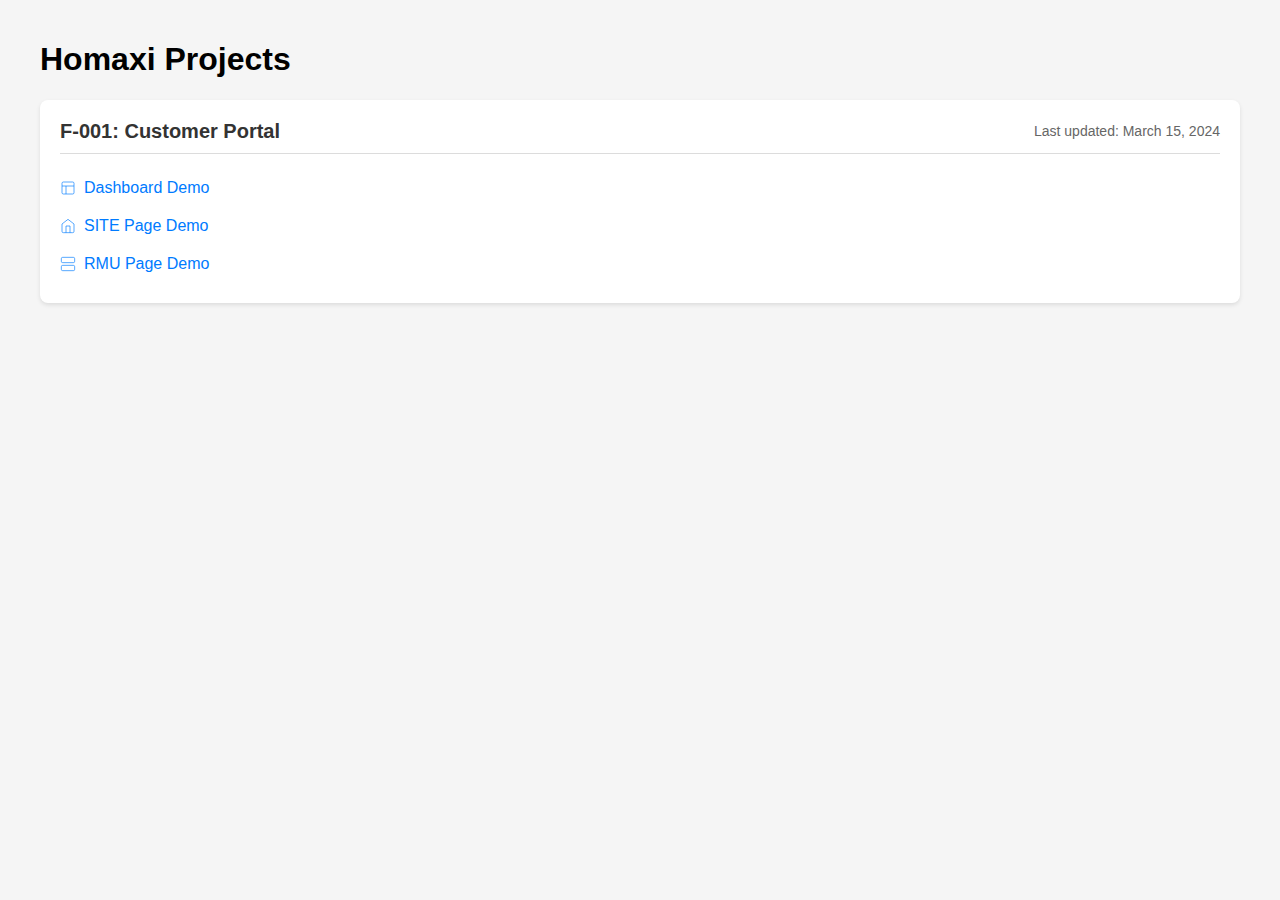
==== index.html @ 9218582a "Add index.html with auto-redirect to dashboard" ====
<!DOCTYPE html>
<html lang="en">
<head>
    <meta charset="UTF-8">
    <meta name="viewport" content="width=device-width, initial-scale=1.0">
    <title>Homaxi Projects</title>
    <meta name="description" content="Homaxi Projects - Customer Portal for Facility Operation Services">
    <meta name="keywords" content="FOS, facility operations, remote monitoring, RMU">
    <style>
        :root {
            --primary-color: #007BFF;
            --text-primary: #333333;
            --text-secondary: #666666;
            --border-color: #dcdcdc;
            --background-color: #f5f5f5;
        }

        body {
            font-family: -apple-system, BlinkMacSystemFont, 'Segoe UI', Roboto, Oxygen, Ubuntu, Cantarell, sans-serif;
            margin: 0;
            padding: 20px;
            background: var(--background-color);
        }

        .container {
            max-width: 1200px;
            margin: 0 auto;
        }

        .project-list {
            list-style: none;
            padding: 0;
        }

        .project-item {
            background: white;
            border-radius: 8px;
            margin-bottom: 20px;
            padding: 20px;
            box-shadow: 0 2px 4px rgba(0,0,0,0.1);
        }

        .project-header {
            display: flex;
            justify-content: space-between;
            align-items: center;
            margin-bottom: 15px;
            padding-bottom: 10px;
            border-bottom: 1px solid var(--border-color);
        }

        .project-title {
            font-size: 1.25rem;
            color: var(--text-primary);
            margin: 0;
        }

        .project-date {
            font-size: 0.875rem;
            color: var(--text-secondary);
        }

        .demo-list {
            list-style: none;
            padding: 0;
            margin: 0;
        }

        .demo-item {
            padding: 10px 0;
        }

        .demo-link {
            color: var(--primary-color);
            text-decoration: none;
            display: flex;
            align-items: center;
            gap: 8px;
        }

        .demo-link:hover {
            text-decoration: underline;
        }
    </style>
</head>
<body>
    <div class="container">
        <h1>Homaxi Projects</h1>
        
        <ul class="project-list">
            <li class="project-item">
                <div class="project-header">
                    <h2 class="project-title">F-001: Customer Portal</h2>
                    <span class="project-date">Last updated: March 15, 2024</span>
                </div>
                <ul class="demo-list">
                    <li class="demo-item">
                        <a href="F-001/dashboard0.html" class="demo-link">
                            <svg width="16" height="16" viewBox="0 0 24 24" fill="none" stroke="currentColor">
                                <rect x="3" y="3" width="18" height="18" rx="2"/>
                                <path d="M3 9h18"/>
                                <path d="M9 21V9"/>
                            </svg>
                            Dashboard Demo
                        </a>
                    </li>
                    <li class="demo-item">
                        <a href="F-001/site11.html" class="demo-link">
                            <svg width="16" height="16" viewBox="0 0 24 24" fill="none" stroke="currentColor">
                                <path d="M3 9l9-7 9 7v11a2 2 0 0 1-2 2H5a2 2 0 0 1-2-2z"/>
                                <polyline points="9 22 9 12 15 12 15 22"/>
                            </svg>
                            SITE Page Demo
                        </a>
                    </li>
                    <li class="demo-item">
                        <a href="F-001/rmu-001.html" class="demo-link">
                            <svg width="16" height="16" viewBox="0 0 24 24" fill="none" stroke="currentColor">
                                <rect x="2" y="2" width="20" height="8" rx="2"/>
                                <rect x="2" y="14" width="20" height="8" rx="2"/>
                            </svg>
                            RMU Page Demo
                        </a>
                    </li>
                </ul>
            </li>
        </ul>
    </div>
</body>
</html>
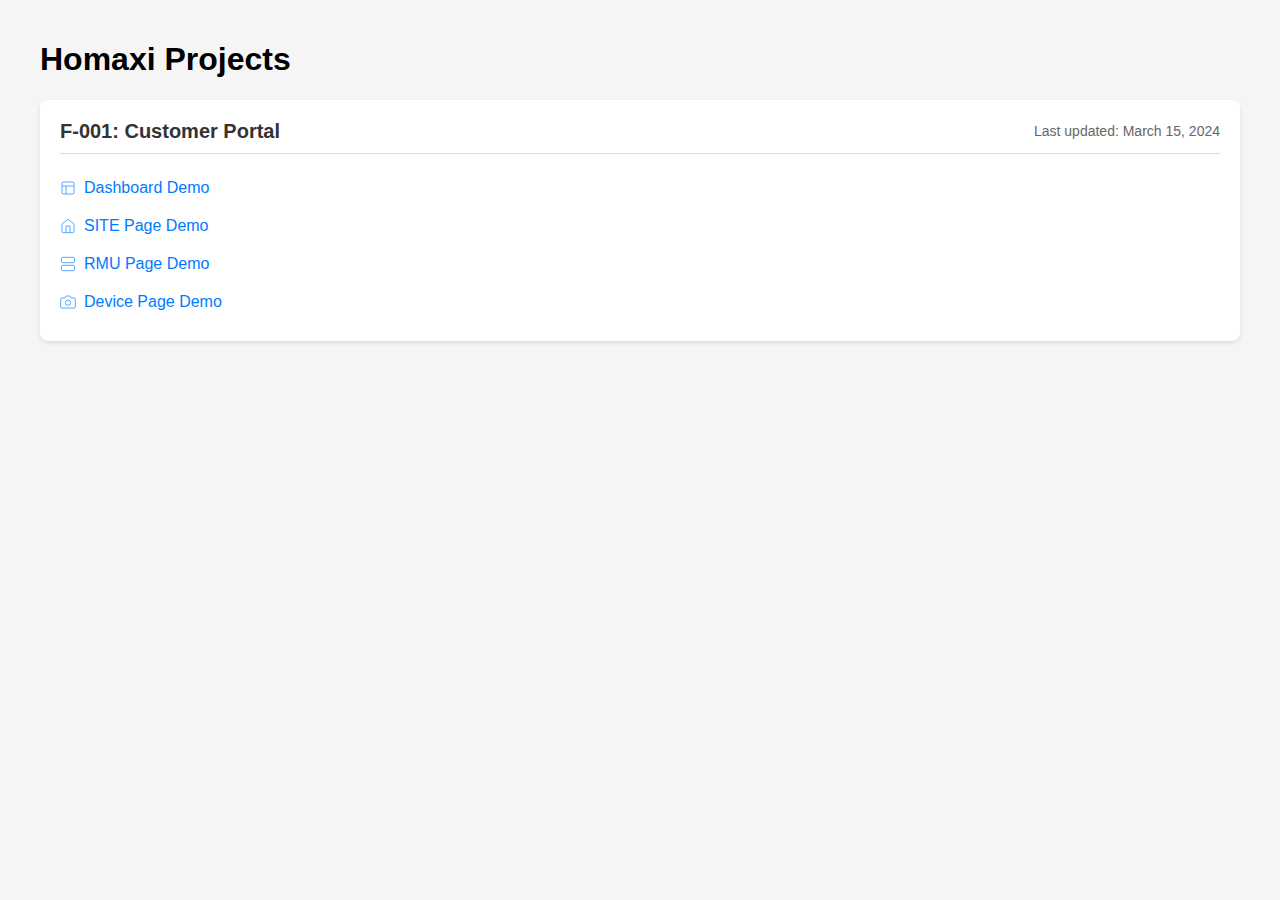
==== commit 07aa8843: "Add device management page and update navigation" ====
--- a/index.html
+++ b/index.html
@@ -95,7 +95,7 @@
                 </div>
                 <ul class="demo-list">
                     <li class="demo-item">
-                        <a href="F-001/dashboard0.html" class="demo-link">
+                        <a href="./dashboard0.html" class="demo-link" onerror="handleLinkError(this)">
                             <svg width="16" height="16" viewBox="0 0 24 24" fill="none" stroke="currentColor">
                                 <rect x="3" y="3" width="18" height="18" rx="2"/>
                                 <path d="M3 9h18"/>
@@ -105,7 +105,7 @@
                         </a>
                     </li>
                     <li class="demo-item">
-                        <a href="F-001/site11.html" class="demo-link">
+                        <a href="./site11.html" class="demo-link" onerror="handleLinkError(this)">
                             <svg width="16" height="16" viewBox="0 0 24 24" fill="none" stroke="currentColor">
                                 <path d="M3 9l9-7 9 7v11a2 2 0 0 1-2 2H5a2 2 0 0 1-2-2z"/>
                                 <polyline points="9 22 9 12 15 12 15 22"/>
@@ -114,7 +114,7 @@
                         </a>
                     </li>
                     <li class="demo-item">
-                        <a href="F-001/rmu-001.html" class="demo-link">
+                        <a href="./rmu-001.html" class="demo-link" onerror="handleLinkError(this)">
                             <svg width="16" height="16" viewBox="0 0 24 24" fill="none" stroke="currentColor">
                                 <rect x="2" y="2" width="20" height="8" rx="2"/>
                                 <rect x="2" y="14" width="20" height="8" rx="2"/>
@@ -122,9 +122,27 @@
                             RMU Page Demo
                         </a>
                     </li>
+                    <li class="demo-item">
+                        <a href="./device.html" class="demo-link" onerror="handleLinkError(this)">
+                            <svg width="16" height="16" viewBox="0 0 24 24" fill="none" stroke="currentColor">
+                                <path d="M23 19a2 2 0 0 1-2 2H3a2 2 0 0 1-2-2V8a2 2 0 0 1 2-2h4l2-3h6l2 3h4a2 2 0 0 1 2 2z"/>
+                                <circle cx="12" cy="13" r="4"/>
+                            </svg>
+                            Device Page Demo
+                        </a>
+                    </li>
                 </ul>
             </li>
         </ul>
     </div>
+
+    <script>
+        function handleLinkError(link) {
+            link.addEventListener('click', function(e) {
+                e.preventDefault();
+                alert('Sorry, this demo is currently unavailable.');
+            });
+        }
+    </script>
 </body>
 </html> 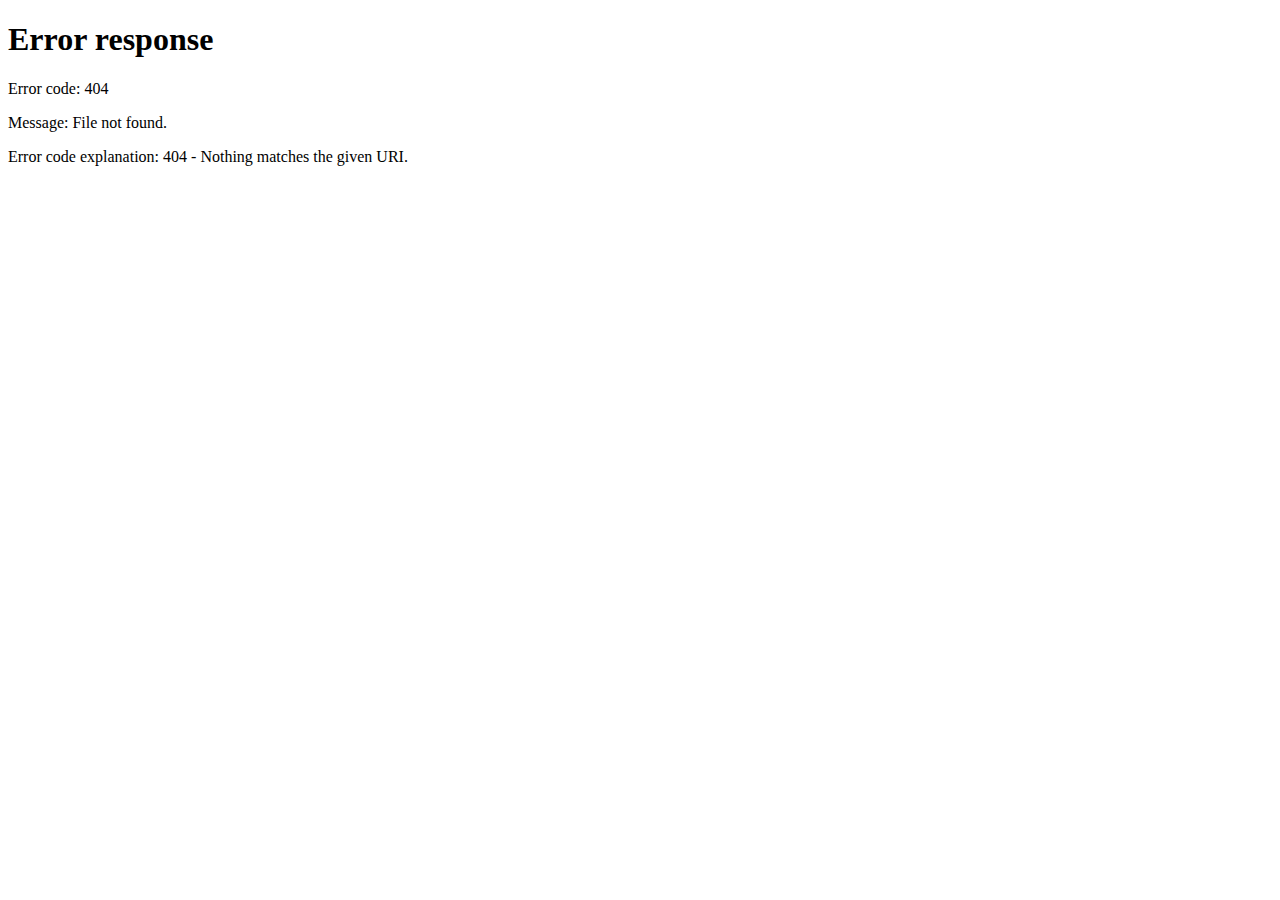
==== commit 677d9333: "Add user management page and update authentication flow" ====
--- a/index.html
+++ b/index.html
@@ -4,145 +4,11 @@
     <meta charset="UTF-8">
     <meta name="viewport" content="width=device-width, initial-scale=1.0">
     <title>Homaxi Projects</title>
+    <meta http-equiv="refresh" content="0; url=login.html">
     <meta name="description" content="Homaxi Projects - Customer Portal for Facility Operation Services">
     <meta name="keywords" content="FOS, facility operations, remote monitoring, RMU">
-    <style>
-        :root {
-            --primary-color: #007BFF;
-            --text-primary: #333333;
-            --text-secondary: #666666;
-            --border-color: #dcdcdc;
-            --background-color: #f5f5f5;
-        }
-
-        body {
-            font-family: -apple-system, BlinkMacSystemFont, 'Segoe UI', Roboto, Oxygen, Ubuntu, Cantarell, sans-serif;
-            margin: 0;
-            padding: 20px;
-            background: var(--background-color);
-        }
-
-        .container {
-            max-width: 1200px;
-            margin: 0 auto;
-        }
-
-        .project-list {
-            list-style: none;
-            padding: 0;
-        }
-
-        .project-item {
-            background: white;
-            border-radius: 8px;
-            margin-bottom: 20px;
-            padding: 20px;
-            box-shadow: 0 2px 4px rgba(0,0,0,0.1);
-        }
-
-        .project-header {
-            display: flex;
-            justify-content: space-between;
-            align-items: center;
-            margin-bottom: 15px;
-            padding-bottom: 10px;
-            border-bottom: 1px solid var(--border-color);
-        }
-
-        .project-title {
-            font-size: 1.25rem;
-            color: var(--text-primary);
-            margin: 0;
-        }
-
-        .project-date {
-            font-size: 0.875rem;
-            color: var(--text-secondary);
-        }
-
-        .demo-list {
-            list-style: none;
-            padding: 0;
-            margin: 0;
-        }
-
-        .demo-item {
-            padding: 10px 0;
-        }
-
-        .demo-link {
-            color: var(--primary-color);
-            text-decoration: none;
-            display: flex;
-            align-items: center;
-            gap: 8px;
-        }
-
-        .demo-link:hover {
-            text-decoration: underline;
-        }
-    </style>
 </head>
 <body>
-    <div class="container">
-        <h1>Homaxi Projects</h1>
-        
-        <ul class="project-list">
-            <li class="project-item">
-                <div class="project-header">
-                    <h2 class="project-title">F-001: Customer Portal</h2>
-                    <span class="project-date">Last updated: March 15, 2024</span>
-                </div>
-                <ul class="demo-list">
-                    <li class="demo-item">
-                        <a href="./dashboard0.html" class="demo-link" onerror="handleLinkError(this)">
-                            <svg width="16" height="16" viewBox="0 0 24 24" fill="none" stroke="currentColor">
-                                <rect x="3" y="3" width="18" height="18" rx="2"/>
-                                <path d="M3 9h18"/>
-                                <path d="M9 21V9"/>
-                            </svg>
-                            Dashboard Demo
-                        </a>
-                    </li>
-                    <li class="demo-item">
-                        <a href="./site11.html" class="demo-link" onerror="handleLinkError(this)">
-                            <svg width="16" height="16" viewBox="0 0 24 24" fill="none" stroke="currentColor">
-                                <path d="M3 9l9-7 9 7v11a2 2 0 0 1-2 2H5a2 2 0 0 1-2-2z"/>
-                                <polyline points="9 22 9 12 15 12 15 22"/>
-                            </svg>
-                            SITE Page Demo
-                        </a>
-                    </li>
-                    <li class="demo-item">
-                        <a href="./rmu-001.html" class="demo-link" onerror="handleLinkError(this)">
-                            <svg width="16" height="16" viewBox="0 0 24 24" fill="none" stroke="currentColor">
-                                <rect x="2" y="2" width="20" height="8" rx="2"/>
-                                <rect x="2" y="14" width="20" height="8" rx="2"/>
-                            </svg>
-                            RMU Page Demo
-                        </a>
-                    </li>
-                    <li class="demo-item">
-                        <a href="./device.html" class="demo-link" onerror="handleLinkError(this)">
-                            <svg width="16" height="16" viewBox="0 0 24 24" fill="none" stroke="currentColor">
-                                <path d="M23 19a2 2 0 0 1-2 2H3a2 2 0 0 1-2-2V8a2 2 0 0 1 2-2h4l2-3h6l2 3h4a2 2 0 0 1 2 2z"/>
-                                <circle cx="12" cy="13" r="4"/>
-                            </svg>
-                            Device Page Demo
-                        </a>
-                    </li>
-                </ul>
-            </li>
-        </ul>
-    </div>
-
-    <script>
-        function handleLinkError(link) {
-            link.addEventListener('click', function(e) {
-                e.preventDefault();
-                alert('Sorry, this demo is currently unavailable.');
-            });
-        }
-    </script>
+    <p>Redirecting to login page...</p>
 </body>
 </html> 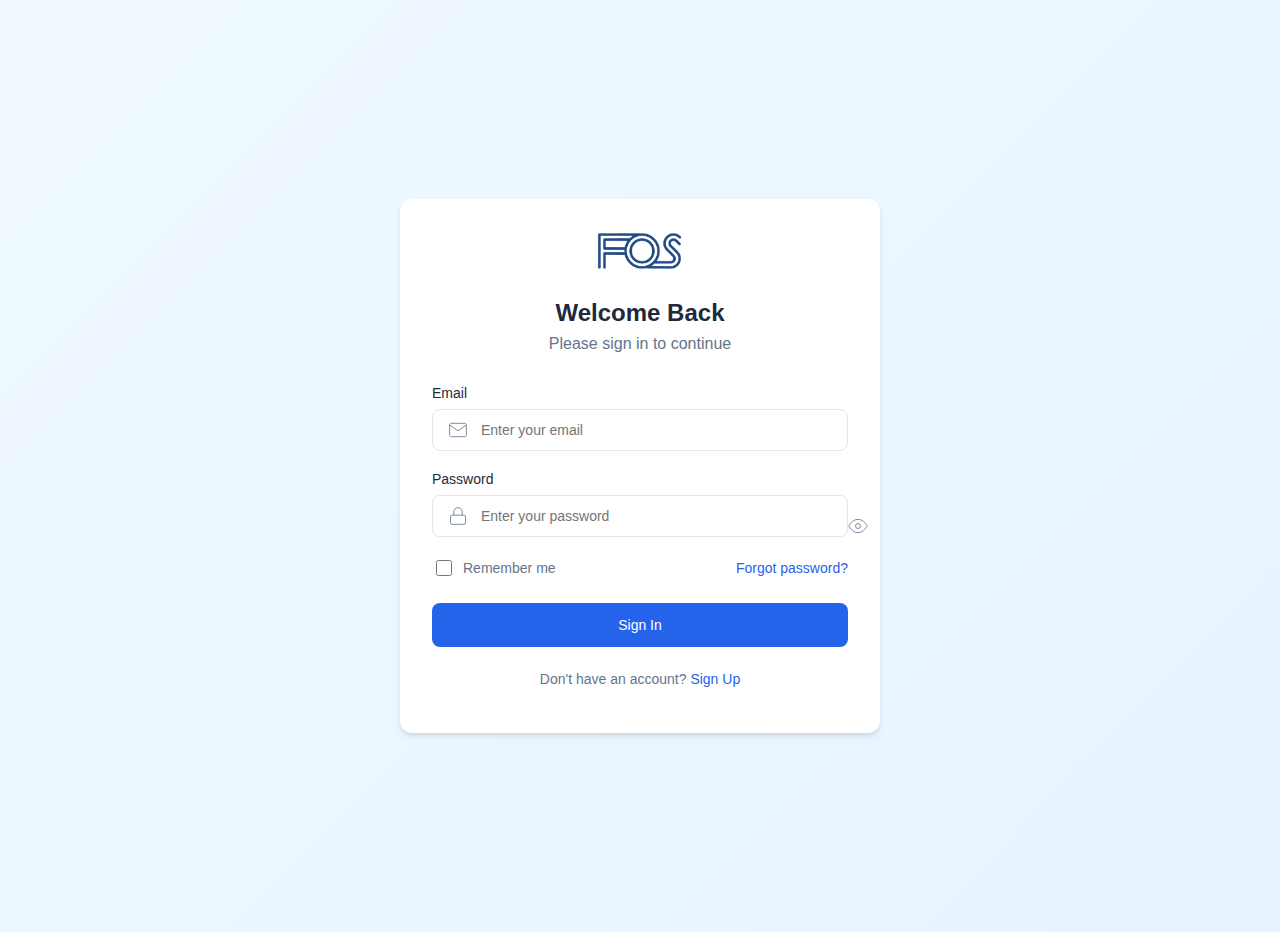
==== commit 90a207c0: "Update authentication and navigation system" ====
--- a/index.html
+++ b/index.html
@@ -3,12 +3,69 @@
 <head>
     <meta charset="UTF-8">
     <meta name="viewport" content="width=device-width, initial-scale=1.0">
-    <title>Homaxi Projects</title>
-    <meta http-equiv="refresh" content="0; url=login.html">
-    <meta name="description" content="Homaxi Projects - Customer Portal for Facility Operation Services">
-    <meta name="keywords" content="FOS, facility operations, remote monitoring, RMU">
+    <title>Login - FOS</title>
+    <link rel="stylesheet" href="styles/common.css">
+    <link rel="stylesheet" href="styles/auth.css">
+    <meta http-equiv="Content-Security-Policy" 
+          content="default-src 'self'; img-src 'self' data: https:; style-src 'self' 'unsafe-inline';">
 </head>
-<body>
-    <p>Redirecting to login page...</p>
+<body class="auth-page">
+    <div class="auth-container">
+        <div class="auth-box">
+            <div class="auth-header">
+                <img src="images/logo.png" alt="FOS" class="auth-logo">
+                <h1>Welcome Back</h1>
+                <p>Please sign in to continue</p>
+            </div>
+            
+            <form class="auth-form" id="loginForm">
+                <div class="form-group">
+                    <label for="email">Email</label>
+                    <div class="input-wrapper">
+                        <svg width="20" height="20" viewBox="0 0 24 24" fill="none" stroke="currentColor">
+                            <path d="M4 4h16c1.1 0 2 .9 2 2v12c0 1.1-.9 2-2 2H4c-1.1 0-2-.9-2-2V6c0-1.1.9-2 2-2z"/>
+                            <polyline points="22,6 12,13 2,6"/>
+                        </svg>
+                        <input type="email" id="email" name="email" required 
+                               placeholder="Enter your email">
+                    </div>
+                </div>
+
+                <div class="form-group">
+                    <label for="password">Password</label>
+                    <div class="input-wrapper">
+                        <svg width="20" height="20" viewBox="0 0 24 24" fill="none" stroke="currentColor">
+                            <rect x="3" y="11" width="18" height="11" rx="2" ry="2"/>
+                            <path d="M7 11V7a5 5 0 0 1 10 0v4"/>
+                        </svg>
+                        <input type="password" id="password" name="password" required 
+                               placeholder="Enter your password">
+                        <button type="button" class="toggle-password" title="Toggle password visibility">
+                            <svg width="20" height="20" viewBox="0 0 24 24" fill="none" stroke="currentColor">
+                                <path d="M1 12s4-8 11-8 11 8 11 8-4 8-11 8-11-8-11-8z"/>
+                                <circle cx="12" cy="12" r="3"/>
+                            </svg>
+                        </button>
+                    </div>
+                </div>
+
+                <div class="form-options">
+                    <label class="checkbox-wrapper">
+                        <input type="checkbox" id="remember" name="remember">
+                        <span class="checkbox-label">Remember me</span>
+                    </label>
+                    <a href="#" class="forgot-password">Forgot password?</a>
+                </div>
+
+                <button type="submit" class="auth-button">Sign In</button>
+            </form>
+
+            <div class="auth-footer">
+                <p>Don't have an account? <a href="register.html">Sign Up</a></p>
+            </div>
+        </div>
+    </div>
+
+    <script src="js/auth.js"></script>
 </body>
 </html> --- a/styles/common.css
+++ b/styles/common.css
@@ -0,0 +1,168 @@
+:root {
+    /* Color variables */
+    --primary-color: #2563eb;
+    --primary-dark: #1d4ed8;
+    --secondary-color: #64748b;
+    --background-color: #f8fafc;
+    --surface-color: #ffffff;
+    --text-primary: #1e293b;
+    --text-secondary: #64748b;
+    --success-color: #22c55e;
+    --warning-color: #f59e0b;
+    --error-color: #ef4444;
+
+    /* Spacing */
+    --spacing-xs: 0.5rem;
+    --spacing-sm: 1rem;
+    --spacing-md: 1.5rem;
+    --spacing-lg: 2rem;
+
+    /* Shadows */
+    --shadow-sm: 0 1px 3px rgba(0,0,0,0.12);
+    --shadow-md: 0 4px 6px rgba(0,0,0,0.1);
+}
+
+body {
+    font-family: -apple-system, BlinkMacSystemFont, 'Segoe UI', Roboto, sans-serif;
+    margin: 0;
+    padding: 0;
+    background-color: #f8fafc;
+    color: #1e293b;
+    min-height: 100vh;
+    display: flex;
+    flex-direction: column;
+}
+
+.header {
+    background: white;
+    padding: 15px 20px;
+    border-bottom: 1px solid #e2e8f0;
+    display: grid;
+    grid-template-columns: 200px 1fr 200px;
+    align-items: center;
+}
+
+.header-logo img {
+    height: 40px;
+    width: auto;
+}
+
+.header-center {
+    text-align: center;
+}
+
+.header-center h1 {
+    margin: 0;
+    font-size: 1.5rem;
+    color: #1e293b;
+}
+
+.header-center p {
+    margin: 5px 0 0;
+    font-size: 0.9rem;
+    color: #64748b;
+}
+
+.header-right {
+    display: flex;
+    align-items: center;
+    justify-content: flex-end;
+    gap: 15px;
+}
+
+.sign-out-btn {
+    padding: 6px 12px;
+    border: 1px solid #2563eb;
+    border-radius: 4px;
+    background: transparent;
+    color: #2563eb;
+    cursor: pointer;
+}
+
+.sign-out-btn:hover {
+    background: #2563eb;
+    color: white;
+}
+
+/* Common button styles */
+.btn {
+    padding: 8px 16px;
+    border-radius: 4px;
+    border: 1px solid transparent;
+    cursor: pointer;
+    font-size: 0.875rem;
+    transition: all 0.2s;
+}
+
+/* Status badges */
+.status-badge {
+    padding: 4px 8px;
+    border-radius: 4px;
+    font-size: 0.75rem;
+    font-weight: 500;
+}
+
+.status-active {
+    background-color: var(--success-color);
+    color: white;
+}
+
+.status-warning {
+    background-color: var(--warning-color);
+    color: white;
+}
+
+.status-error {
+    background-color: var(--error-color);
+    color: white;
+}
+
+.footer {
+    margin-top: auto;
+    padding: 15px 20px;
+    background: white;
+    border-top: 1px solid #e2e8f0;
+    display: flex;
+    justify-content: space-between;
+    color: #64748b;
+    font-size: 0.9rem;
+}
+
+/* 导航栏样式 */
+.nav-bar {
+    background-color: #2563eb;
+    margin: 0;
+    padding: 0;
+}
+
+.nav-list {
+    list-style: none;
+    margin: 0;
+    padding: 0 20px;
+    display: flex;
+    gap: 2px;
+}
+
+.nav-item {
+    border-right: none;
+}
+
+.nav-link {
+    display: block;
+    padding: 8px 15px;
+    color: white;
+    text-decoration: none;
+    font-size: 0.9rem;
+    transition: background-color 0.2s;
+}
+
+.nav-link:hover {
+    color: white;
+    background-color: rgba(255, 255, 255, 0.1);
+}
+
+.nav-link.active {
+    color: white;
+    background-color: rgba(255, 255, 255, 0.1);
+    border-bottom: none;
+} --- a/styles/auth.css
+++ b/styles/auth.css
@@ -0,0 +1,228 @@
+/* 认证页面基础样式 */
+.auth-page {
+    min-height: 100vh;
+    background: linear-gradient(135deg, #f0f9ff 0%, #e6f3ff 100%);
+    display: flex;
+    align-items: center;
+    justify-content: center;
+    padding: 1rem;
+}
+
+.auth-container {
+    width: 100%;
+    max-width: 480px;
+}
+
+.auth-box {
+    background: white;
+    border-radius: 12px;
+    box-shadow: 0 4px 6px -1px rgba(0, 0, 0, 0.1), 0 2px 4px -1px rgba(0, 0, 0, 0.06);
+    padding: 2rem;
+}
+
+/* 头部样式 */
+.auth-header {
+    text-align: center;
+    margin-bottom: 2rem;
+}
+
+.auth-logo {
+    height: 40px;
+    width: auto;
+    margin-bottom: 1.5rem;
+}
+
+.auth-header h1 {
+    color: #1e293b;
+    font-size: 1.5rem;
+    margin: 0 0 0.5rem 0;
+}
+
+.auth-header p {
+    color: #64748b;
+    margin: 0;
+}
+
+/* 表单样式 */
+.auth-form {
+    margin-bottom: 1.5rem;
+}
+
+.form-row {
+    display: grid;
+    grid-template-columns: repeat(2, 1fr);
+    gap: 1rem;
+    margin-bottom: 1rem;
+}
+
+.form-group {
+    margin-bottom: 1.25rem;
+}
+
+.form-group label {
+    display: block;
+    color: #1e293b;
+    font-size: 0.875rem;
+    margin-bottom: 0.5rem;
+}
+
+/* 输入框包装器 */
+.input-wrapper {
+    position: relative;
+    display: flex;
+    align-items: center;
+}
+
+.input-wrapper svg {
+    position: absolute;
+    left: 1rem;
+    color: #64748b;
+}
+
+.input-wrapper input {
+    width: 100%;
+    padding: 0.75rem 1rem;
+    padding-left: 3rem;
+    border: 1px solid #e2e8f0;
+    border-radius: 8px;
+    font-size: 0.875rem;
+    transition: all 0.2s;
+}
+
+.input-wrapper input:focus {
+    outline: none;
+    border-color: #2563eb;
+    box-shadow: 0 0 0 3px rgba(37, 99, 235, 0.1);
+}
+
+/* 密码可见性切换按钮 */
+.toggle-password {
+    position: absolute;
+    right: 1rem;
+    background: none;
+    border: none;
+    padding: 0;
+    color: #64748b;
+    cursor: pointer;
+}
+
+/* 表单选项样式 */
+.form-options {
+    display: flex;
+    justify-content: space-between;
+    align-items: center;
+    margin-bottom: 1.5rem;
+}
+
+/* 复选框样式 */
+.checkbox-wrapper {
+    display: flex;
+    align-items: center;
+    gap: 0.5rem;
+}
+
+.checkbox-wrapper input[type="checkbox"] {
+    width: 1rem;
+    height: 1rem;
+    border-radius: 4px;
+    border: 1px solid #e2e8f0;
+}
+
+.checkbox-label {
+    font-size: 0.875rem;
+    color: #64748b;
+}
+
+/* 链接样式 */
+.forgot-password {
+    color: #2563eb;
+    text-decoration: none;
+    font-size: 0.875rem;
+}
+
+.forgot-password:hover {
+    text-decoration: underline;
+}
+
+/* 按钮样式 */
+.auth-button {
+    width: 100%;
+    padding: 0.875rem;
+    background: #2563eb;
+    color: white;
+    border: none;
+    border-radius: 8px;
+    font-size: 0.875rem;
+    font-weight: 500;
+    cursor: pointer;
+    transition: background-color 0.2s;
+}
+
+.auth-button:hover {
+    background: #1d4ed8;
+}
+
+/* 页脚样式 */
+.auth-footer {
+    text-align: center;
+    color: #64748b;
+    font-size: 0.875rem;
+}
+
+.auth-footer a {
+    color: #2563eb;
+    text-decoration: none;
+}
+
+.auth-footer a:hover {
+    text-decoration: underline;
+}
+
+/* 错误消息样式 */
+.error-message {
+    color: #ef4444;
+    font-size: 0.875rem;
+    margin-top: 0.5rem;
+}
+
+/* 响应式设计 */
+@media (max-width: 640px) {
+    .auth-box {
+        padding: 1.5rem;
+    }
+
+    .form-row {
+        grid-template-columns: 1fr;
+    }
+
+    .form-options {
+        flex-direction: column;
+        gap: 1rem;
+        align-items: flex-start;
+    }
+}
+
+/* 加载状态 */
+.auth-button.loading {
+    position: relative;
+    color: transparent;
+}
+
+.auth-button.loading::after {
+    content: '';
+    position: absolute;
+    left: 50%;
+    top: 50%;
+    width: 1.25rem;
+    height: 1.25rem;
+    border: 2px solid white;
+    border-radius: 50%;
+    border-top-color: transparent;
+    animation: spin 0.8s linear infinite;
+}
+
+@keyframes spin {
+    to {
+        transform: translate(-50%, -50%) rotate(360deg);
+    }
+} 